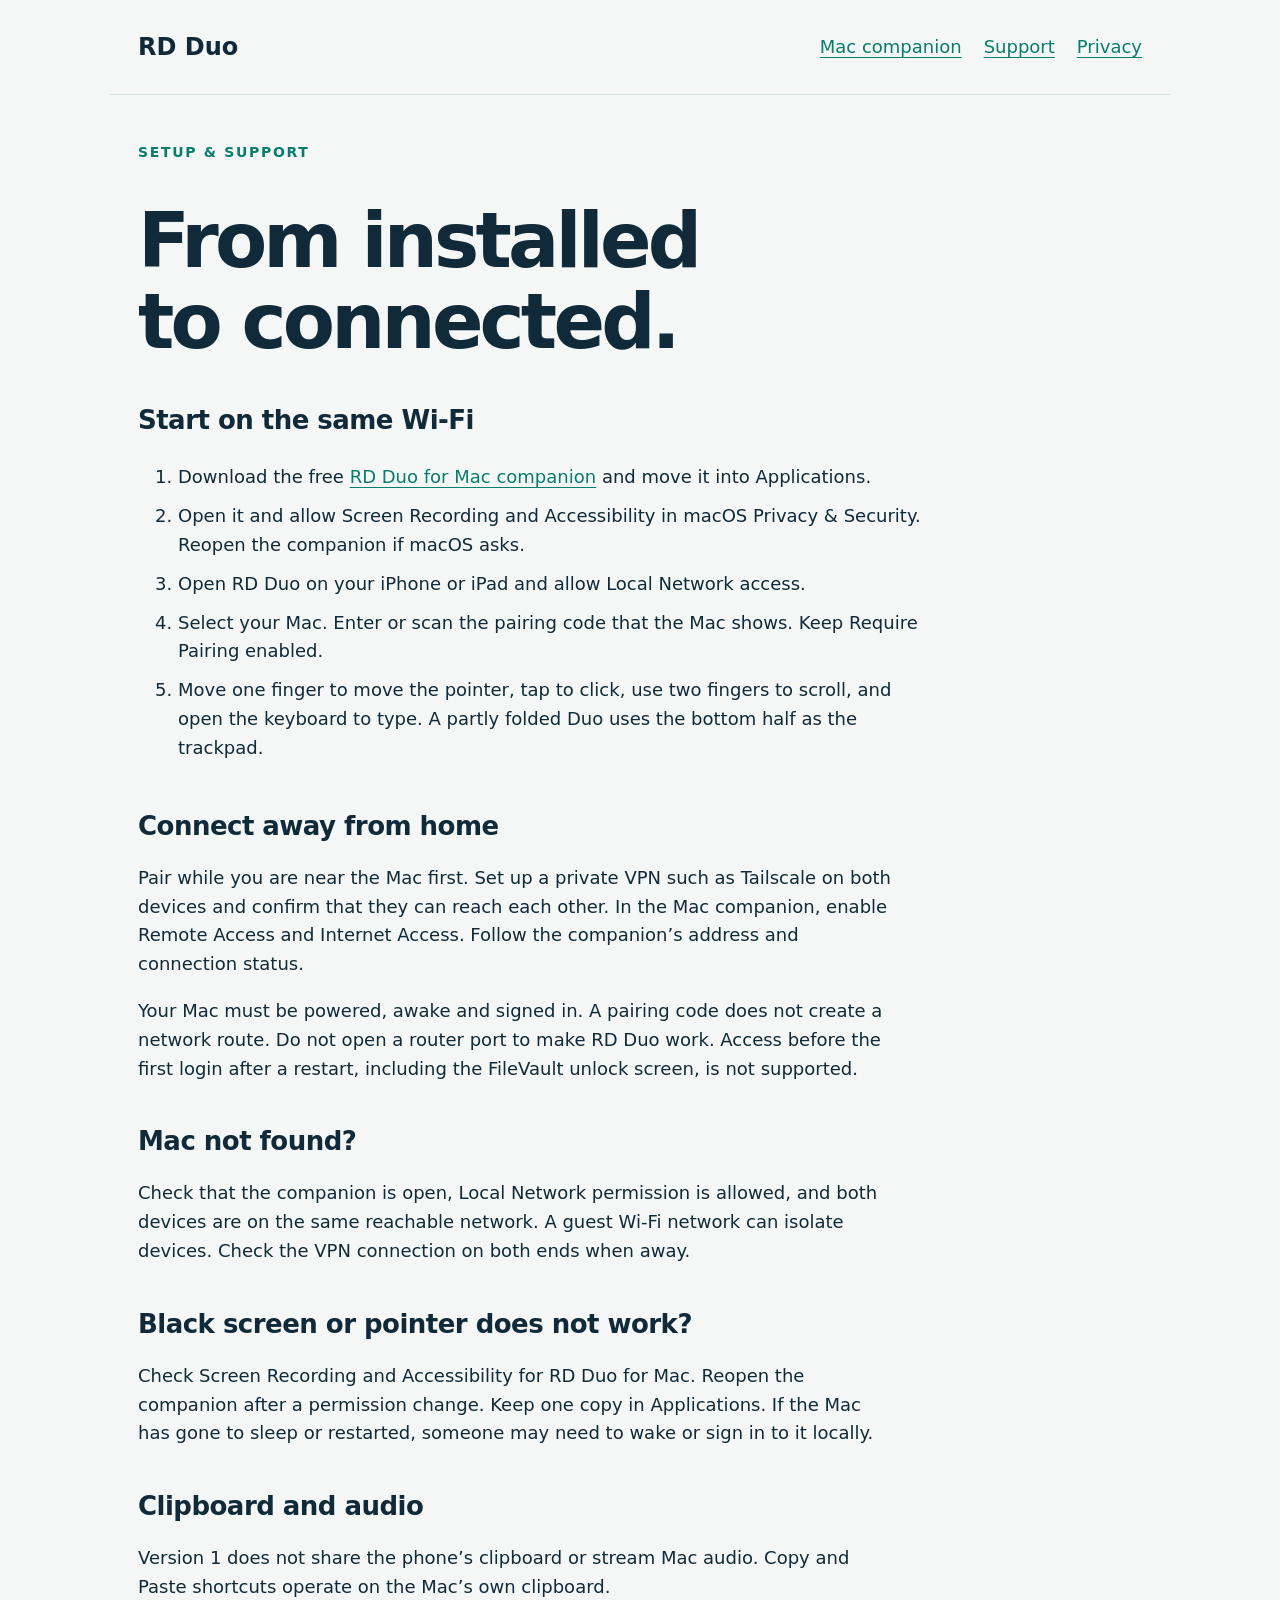
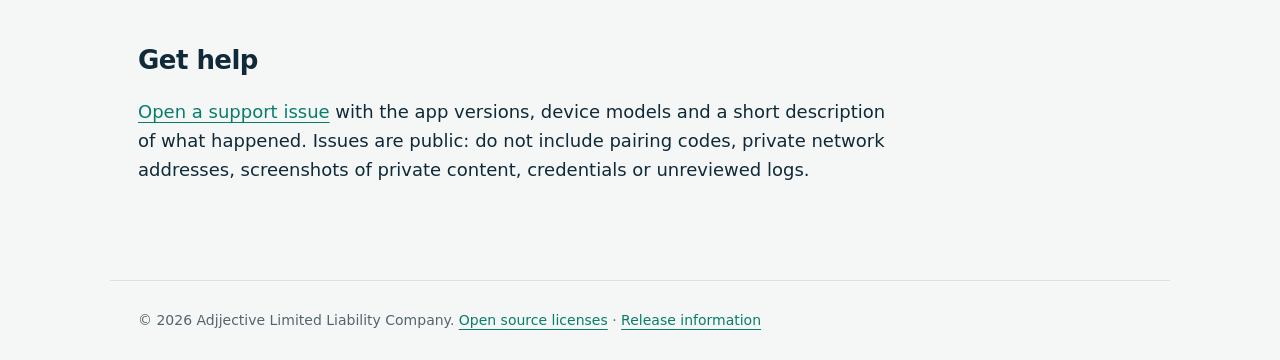
==== support.html @ ac429e9f "Add RD Duo prelaunch support and privacy site" ====
<!doctype html><html lang="en"><head><meta charset="utf-8"><meta name="viewport" content="width=device-width,initial-scale=1"><meta name="description" content="RD Duo: precise remote control of your Mac from iPhone and iPad."><title>Setup and support · RD Duo</title><link rel="icon" href="icon.png"><link rel="stylesheet" href="style.css"></head><body><header><a href="index.html">RD Duo</a><nav aria-label="Main"><a href="download.html">Mac companion</a><a href="support.html">Support</a><a href="privacy.html">Privacy</a></nav></header><main><p class="eyebrow">Setup &amp; support</p><h1>From installed<br>to connected.</h1><h2>Start on the same Wi-Fi</h2><ol><li>Download the free <a href="download.html">RD Duo for Mac companion</a> and move it into Applications.</li><li>Open it and allow Screen Recording and Accessibility in macOS Privacy &amp; Security. Reopen the companion if macOS asks.</li><li>Open RD Duo on your iPhone or iPad and allow Local Network access.</li><li>Select your Mac. Enter or scan the pairing code that the Mac shows. Keep Require Pairing enabled.</li><li>Move one finger to move the pointer, tap to click, use two fingers to scroll, and open the keyboard to type. A partly folded Duo uses the bottom half as the trackpad.</li></ol><h2>Connect away from home</h2><p>Pair while you are near the Mac first. Set up a private VPN such as Tailscale on both devices and confirm that they can reach each other. In the Mac companion, enable Remote Access and Internet Access. Follow the companion’s address and connection status.</p><p>Your Mac must be powered, awake and signed in. A pairing code does not create a network route. Do not open a router port to make RD Duo work. Access before the first login after a restart, including the FileVault unlock screen, is not supported.</p><h2>Mac not found?</h2><p>Check that the companion is open, Local Network permission is allowed, and both devices are on the same reachable network. A guest Wi-Fi network can isolate devices. Check the VPN connection on both ends when away.</p><h2>Black screen or pointer does not work?</h2><p>Check Screen Recording and Accessibility for RD Duo for Mac. Reopen the companion after a permission change. Keep one copy in Applications. If the Mac has gone to sleep or restarted, someone may need to wake or sign in to it locally.</p><h2>Clipboard and audio</h2><p>Version 1 does not share the phone’s clipboard or stream Mac audio. Copy and Paste shortcuts operate on the Mac’s own clipboard.</p><h2>Get help</h2><p><a href="https://github.com/jessebmp/rd-duo/issues/new">Open a support issue</a> with the app versions, device models and a short description of what happened. Issues are public: do not include pairing codes, private network addresses, screenshots of private content, credentials or unreviewed logs.</p></main><footer>© 2026 Adjjective Limited Liability Company. <a href="licenses.txt">Open source licenses</a> · <a href="https://github.com/jessebmp/rd-duo">Release information</a></footer></body></html>
---- style.css ----
:root{color-scheme:light;--ink:#102a39;--paper:#f4f7f5;--teal:#087d6b;--muted:#53666e}*{box-sizing:border-box}body{margin:0;font:18px/1.6 system-ui,-apple-system,sans-serif;color:var(--ink);background:var(--paper)}header,main,footer{max-width:1060px;margin:auto;padding:28px}header{display:flex;justify-content:space-between;align-items:center;gap:24px;border-bottom:1px solid #d8e3dc}a{color:var(--teal);text-underline-offset:4px}nav{display:flex;gap:22px;flex-wrap:wrap}header>a{font-size:24px;font-weight:750;text-decoration:none;color:var(--ink)}h1{font-size:clamp(42px,7vw,76px);line-height:1.07;letter-spacing:-.05em;max-width:850px;margin:36px 0 25px}h2{font-size:26px;line-height:1.25;margin-top:42px;letter-spacing:-.02em}p,li{max-width:760px}p{margin:18px 0}.hero{display:grid;grid-template-columns:1fr 180px;align-items:center;gap:30px;padding:30px 0 40px}.icon{width:180px;height:auto;aspect-ratio:1;border-radius:38px;box-shadow:0 15px 35px #102a391c}.eyebrow{color:var(--teal);font-size:14px;font-weight:750;letter-spacing:.12em;text-transform:uppercase}.lead{font-size:24px;line-height:1.45;max-width:720px}.button{display:inline-block;background:var(--ink);color:white;padding:13px 22px;border-radius:12px;font-weight:650;text-decoration:none}.note{padding:18px 22px;border-left:4px solid #2cae98;background:#e5eee8}.muted,footer{color:var(--muted)}footer{border-top:1px solid #d8e3dc;font-size:14px;margin-top:50px}code{font-size:.9em}li{padding:5px 0}a:focus-visible{outline:3px solid #dd8e25;outline-offset:5px}@media(max-width:650px){header{align-items:flex-start;flex-direction:column}header,main,footer{padding:22px}.hero{grid-template-columns:1fr}.icon{width:110px;grid-row:1;border-radius:25px}.lead{font-size:21px}nav{gap:16px}}
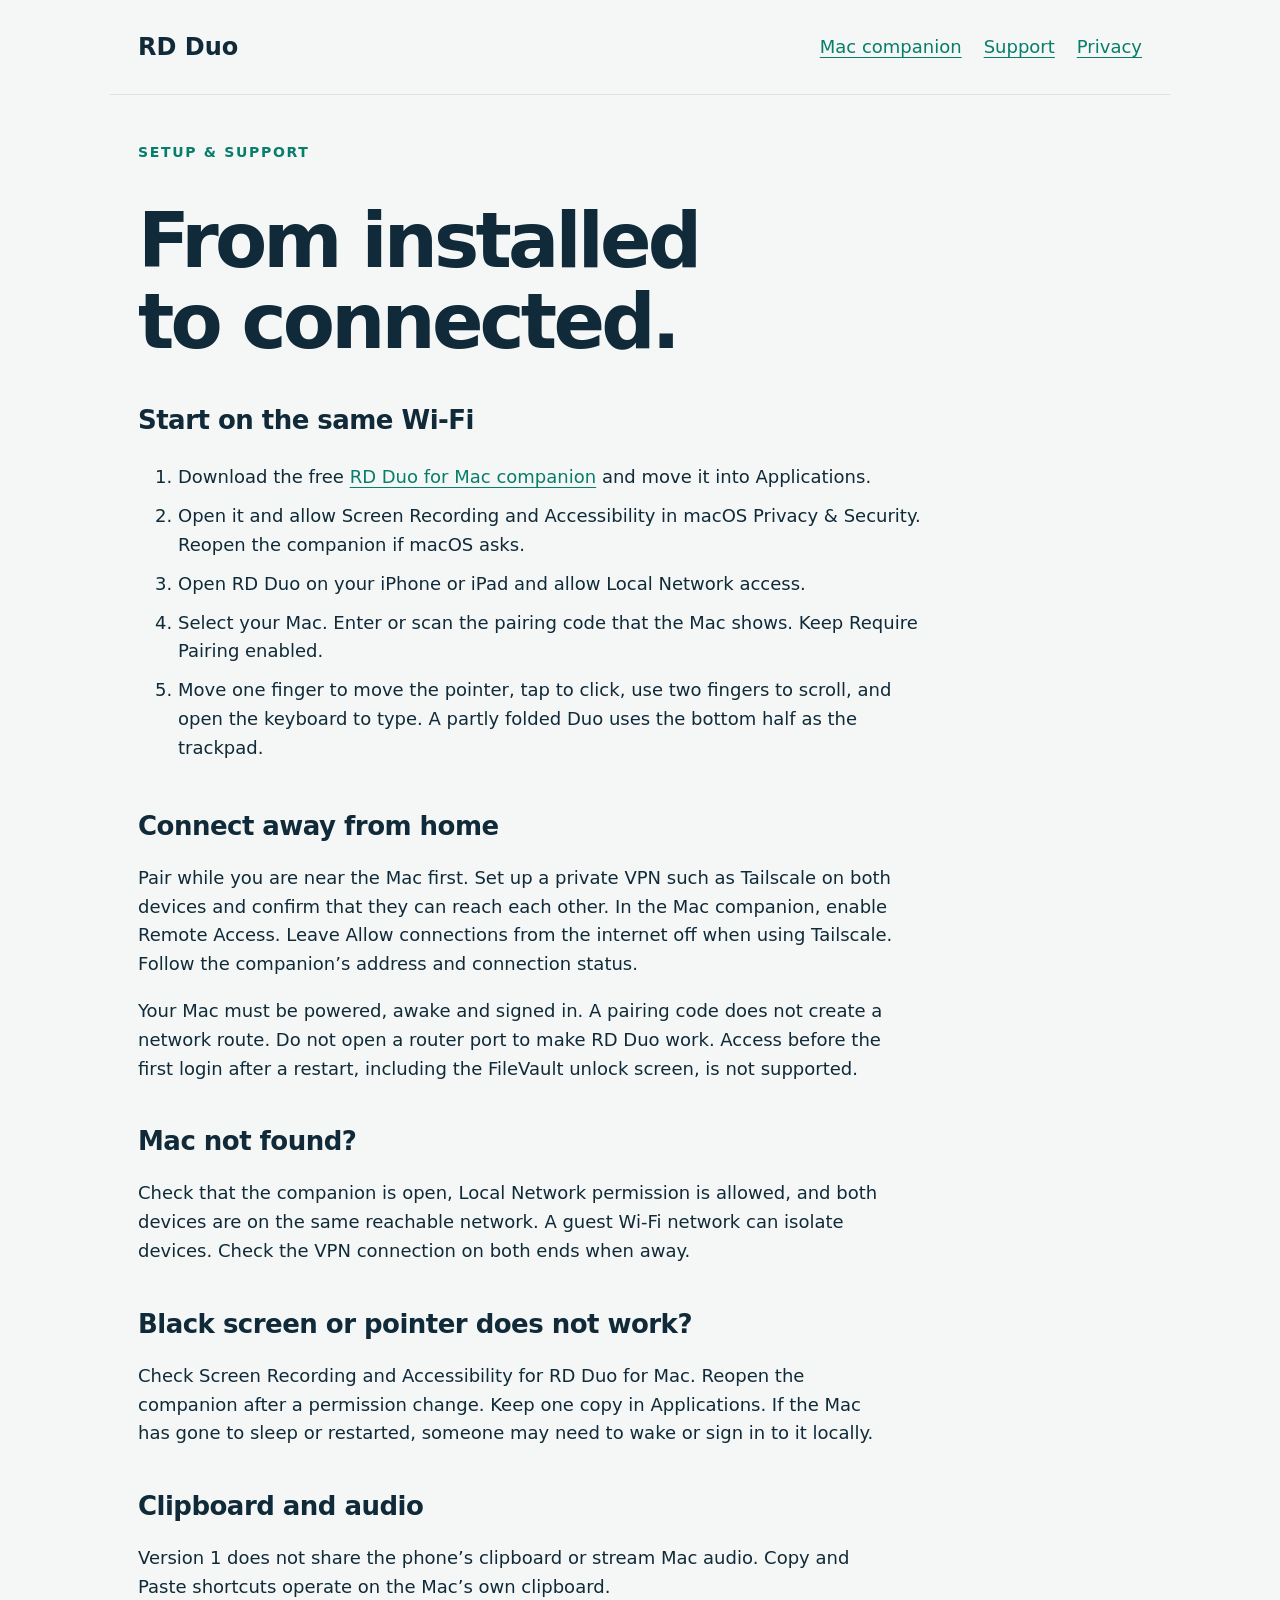
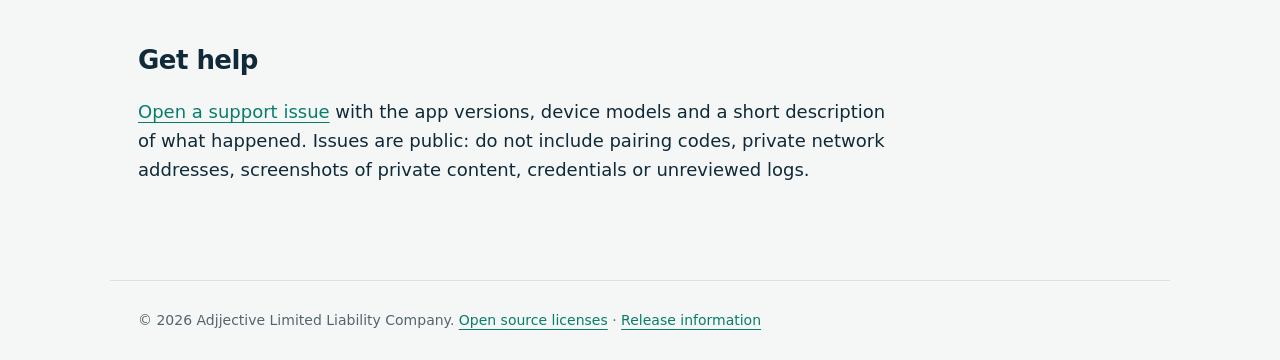
==== commit 00aa8023: "Clarify Tailscale setup without public internet access" ====
--- a/support.html
+++ b/support.html
@@ -1 +1 @@
-<!doctype html><html lang="en"><head><meta charset="utf-8"><meta name="viewport" content="width=device-width,initial-scale=1"><meta name="description" content="RD Duo: precise remote control of your Mac from iPhone and iPad."><title>Setup and support · RD Duo</title><link rel="icon" href="icon.png"><link rel="stylesheet" href="style.css"></head><body><header><a href="index.html">RD Duo</a><nav aria-label="Main"><a href="download.html">Mac companion</a><a href="support.html">Support</a><a href="privacy.html">Privacy</a></nav></header><main><p class="eyebrow">Setup &amp; support</p><h1>From installed<br>to connected.</h1><h2>Start on the same Wi-Fi</h2><ol><li>Download the free <a href="download.html">RD Duo for Mac companion</a> and move it into Applications.</li><li>Open it and allow Screen Recording and Accessibility in macOS Privacy &amp; Security. Reopen the companion if macOS asks.</li><li>Open RD Duo on your iPhone or iPad and allow Local Network access.</li><li>Select your Mac. Enter or scan the pairing code that the Mac shows. Keep Require Pairing enabled.</li><li>Move one finger to move the pointer, tap to click, use two fingers to scroll, and open the keyboard to type. A partly folded Duo uses the bottom half as the trackpad.</li></ol><h2>Connect away from home</h2><p>Pair while you are near the Mac first. Set up a private VPN such as Tailscale on both devices and confirm that they can reach each other. In the Mac companion, enable Remote Access and Internet Access. Follow the companion’s address and connection status.</p><p>Your Mac must be powered, awake and signed in. A pairing code does not create a network route. Do not open a router port to make RD Duo work. Access before the first login after a restart, including the FileVault unlock screen, is not supported.</p><h2>Mac not found?</h2><p>Check that the companion is open, Local Network permission is allowed, and both devices are on the same reachable network. A guest Wi-Fi network can isolate devices. Check the VPN connection on both ends when away.</p><h2>Black screen or pointer does not work?</h2><p>Check Screen Recording and Accessibility for RD Duo for Mac. Reopen the companion after a permission change. Keep one copy in Applications. If the Mac has gone to sleep or restarted, someone may need to wake or sign in to it locally.</p><h2>Clipboard and audio</h2><p>Version 1 does not share the phone’s clipboard or stream Mac audio. Copy and Paste shortcuts operate on the Mac’s own clipboard.</p><h2>Get help</h2><p><a href="https://github.com/jessebmp/rd-duo/issues/new">Open a support issue</a> with the app versions, device models and a short description of what happened. Issues are public: do not include pairing codes, private network addresses, screenshots of private content, credentials or unreviewed logs.</p></main><footer>© 2026 Adjjective Limited Liability Company. <a href="licenses.txt">Open source licenses</a> · <a href="https://github.com/jessebmp/rd-duo">Release information</a></footer></body></html>+<!doctype html><html lang="en"><head><meta charset="utf-8"><meta name="viewport" content="width=device-width,initial-scale=1"><meta name="description" content="RD Duo: precise remote control of your Mac from iPhone and iPad."><title>Setup and support · RD Duo</title><link rel="icon" href="icon.png"><link rel="stylesheet" href="style.css"></head><body><header><a href="index.html">RD Duo</a><nav aria-label="Main"><a href="download.html">Mac companion</a><a href="support.html">Support</a><a href="privacy.html">Privacy</a></nav></header><main><p class="eyebrow">Setup &amp; support</p><h1>From installed<br>to connected.</h1><h2>Start on the same Wi-Fi</h2><ol><li>Download the free <a href="download.html">RD Duo for Mac companion</a> and move it into Applications.</li><li>Open it and allow Screen Recording and Accessibility in macOS Privacy &amp; Security. Reopen the companion if macOS asks.</li><li>Open RD Duo on your iPhone or iPad and allow Local Network access.</li><li>Select your Mac. Enter or scan the pairing code that the Mac shows. Keep Require Pairing enabled.</li><li>Move one finger to move the pointer, tap to click, use two fingers to scroll, and open the keyboard to type. A partly folded Duo uses the bottom half as the trackpad.</li></ol><h2>Connect away from home</h2><p>Pair while you are near the Mac first. Set up a private VPN such as Tailscale on both devices and confirm that they can reach each other. In the Mac companion, enable Remote Access. Leave Allow connections from the internet off when using Tailscale. Follow the companion’s address and connection status.</p><p>Your Mac must be powered, awake and signed in. A pairing code does not create a network route. Do not open a router port to make RD Duo work. Access before the first login after a restart, including the FileVault unlock screen, is not supported.</p><h2>Mac not found?</h2><p>Check that the companion is open, Local Network permission is allowed, and both devices are on the same reachable network. A guest Wi-Fi network can isolate devices. Check the VPN connection on both ends when away.</p><h2>Black screen or pointer does not work?</h2><p>Check Screen Recording and Accessibility for RD Duo for Mac. Reopen the companion after a permission change. Keep one copy in Applications. If the Mac has gone to sleep or restarted, someone may need to wake or sign in to it locally.</p><h2>Clipboard and audio</h2><p>Version 1 does not share the phone’s clipboard or stream Mac audio. Copy and Paste shortcuts operate on the Mac’s own clipboard.</p><h2>Get help</h2><p><a href="https://github.com/jessebmp/rd-duo/issues/new">Open a support issue</a> with the app versions, device models and a short description of what happened. Issues are public: do not include pairing codes, private network addresses, screenshots of private content, credentials or unreviewed logs.</p></main><footer>© 2026 Adjjective Limited Liability Company. <a href="licenses.txt">Open source licenses</a> · <a href="https://github.com/jessebmp/rd-duo">Release information</a></footer></body></html>
